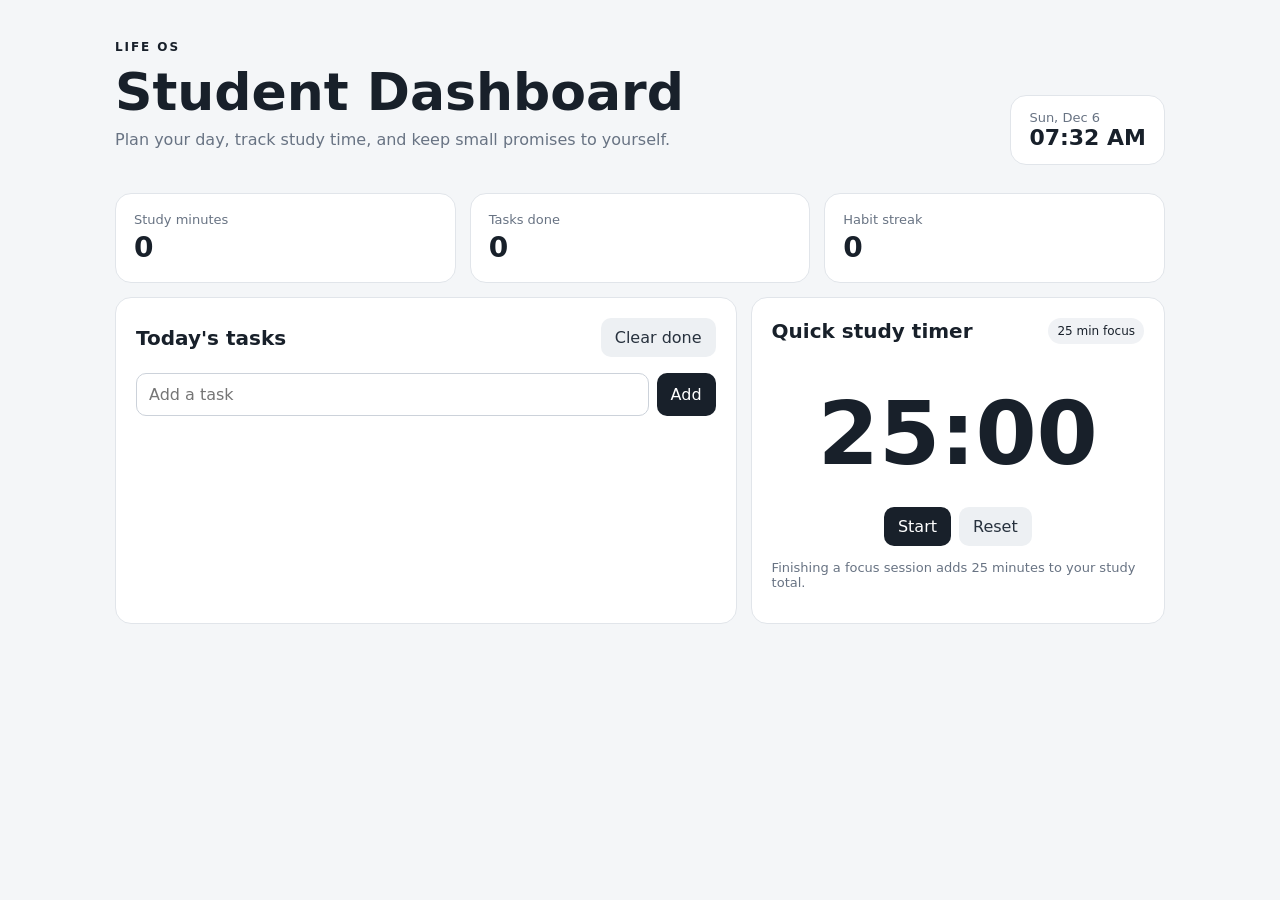
==== index.html @ d6dc56a4 "feat: add dashboard foundation" ====
<!doctype html>
<html lang="en">
<head>
  <meta charset="UTF-8">
  <meta name="viewport" content="width=device-width, initial-scale=1.0">
  <title>Life OS — Student Dashboard</title>
  <link rel="stylesheet" href="styles.css">
</head>
<body>
  <main class="container">
    <header class="hero">
      <div>
        <p class="eyebrow">LIFE OS</p>
        <h1>Student Dashboard</h1>
        <p class="muted">Plan your day, track study time, and keep small promises to yourself.</p>
      </div>
      <div class="date-card"><span id="today">Today</span><strong id="clock">--:--</strong></div>
    </header>

    <section class="stats" aria-label="Progress summary">
      <article><span>Study minutes</span><strong id="studyMinutes">0</strong></article>
      <article><span>Tasks done</span><strong id="tasksDone">0</strong></article>
      <article><span>Habit streak</span><strong id="habitStreak">0</strong></article>
    </section>

    <section class="grid">
      <article class="panel">
        <div class="panel-heading"><h2>Today's tasks</h2><button id="clearDone">Clear done</button></div>
        <form id="taskForm" class="inline-form">
          <input id="taskInput" placeholder="Add a task" maxlength="80" required>
          <button type="submit">Add</button>
        </form>
        <ul id="taskList" class="task-list"></ul>
      </article>

      <article class="panel">
        <div class="panel-heading"><h2>Quick study timer</h2><span class="pill">25 min focus</span></div>
        <div class="timer" id="timer">25:00</div>
        <div class="timer-actions">
          <button id="startTimer">Start</button>
          <button id="resetTimer" class="secondary">Reset</button>
        </div>
        <p class="muted small">Finishing a focus session adds 25 minutes to your study total.</p>
      </article>
    </section>
  </main>
  <script src="app.js"></script>
</body>
</html>
---- styles.css ----
* { box-sizing: border-box; }
body { margin: 0; font-family: system-ui, -apple-system, BlinkMacSystemFont, "Segoe UI", sans-serif; background: #f4f6f8; color: #18202a; }
button, input { font: inherit; }
.container { width: min(1050px, 92%); margin: 0 auto; padding: 40px 0 60px; }
.hero { display: flex; justify-content: space-between; gap: 24px; align-items: end; margin-bottom: 28px; }
.eyebrow { font-size: 12px; letter-spacing: .16em; font-weight: 800; margin: 0 0 8px; }
h1, h2, p { margin-top: 0; }
h1 { margin-bottom: 8px; font-size: clamp(32px, 6vw, 52px); }
h2 { margin-bottom: 0; font-size: 20px; }
.muted { color: #687383; }
.small { font-size: 13px; margin-top: 14px; }
.date-card, .panel, .stats article { background: #fff; border: 1px solid #e1e5ea; border-radius: 16px; }
.date-card { padding: 14px 18px; min-width: 150px; }
.date-card span, .stats span { display: block; color: #687383; font-size: 13px; }
.date-card strong { font-size: 22px; }
.stats { display: grid; grid-template-columns: repeat(3, 1fr); gap: 14px; margin-bottom: 14px; }
.stats article { padding: 18px; }
.stats strong { display: block; font-size: 28px; margin-top: 4px; }
.grid { display: grid; grid-template-columns: 1.2fr .8fr; gap: 14px; }
.panel { padding: 20px; }
.panel-heading { display: flex; justify-content: space-between; align-items: center; gap: 12px; margin-bottom: 16px; }
.inline-form { display: flex; gap: 8px; }
input { width: 100%; border: 1px solid #ccd2da; border-radius: 10px; padding: 11px 12px; outline: none; }
input:focus { border-color: #667085; }
button { border: 0; border-radius: 10px; padding: 10px 14px; cursor: pointer; background: #18202a; color: white; }
button.secondary, .panel-heading button { background: #edf0f3; color: #27313d; }
.task-list { list-style: none; padding: 0; margin: 16px 0 0; display: grid; gap: 8px; }
.task { display: flex; align-items: center; gap: 10px; padding: 11px 12px; border: 1px solid #e5e8ec; border-radius: 10px; }
.task.done span { text-decoration: line-through; color: #8993a1; }
.task button { margin-left: auto; padding: 6px 9px; background: transparent; color: #687383; }
.pill { background: #f0f2f5; border-radius: 999px; padding: 6px 9px; font-size: 12px; }
.timer { text-align: center; font-size: clamp(52px, 10vw, 88px); font-variant-numeric: tabular-nums; font-weight: 750; padding: 22px 0; }
.timer-actions { display: flex; gap: 8px; justify-content: center; }
@media (max-width: 720px) { .hero, .grid { grid-template-columns: 1fr; display: grid; } .date-card { min-width: 0; } .stats { grid-template-columns: 1fr; } }
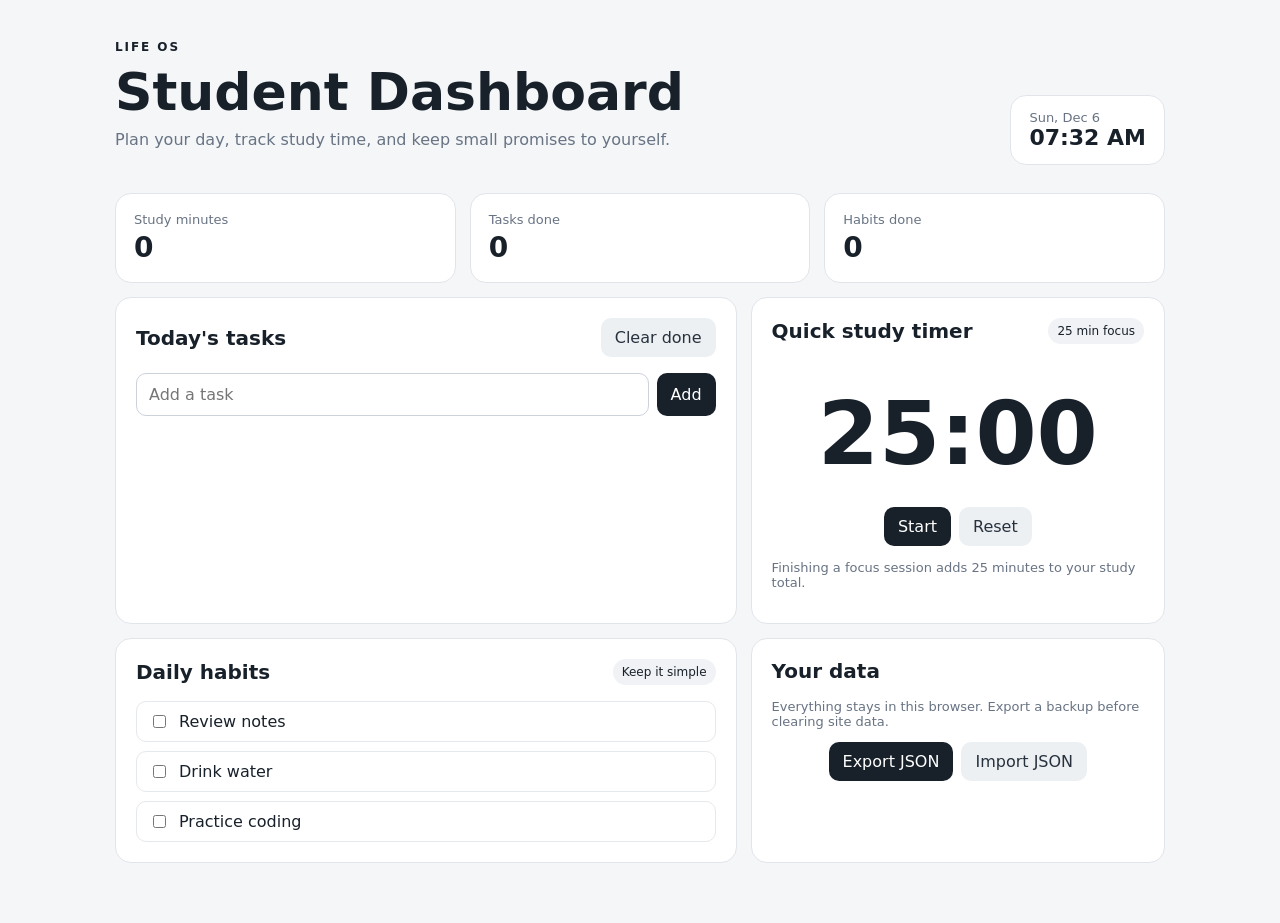
==== commit 349192c7: "feat: add habits and data backup" ====
--- a/index.html
+++ b/index.html
@@ -20,7 +20,7 @@
     <section class="stats" aria-label="Progress summary">
       <article><span>Study minutes</span><strong id="studyMinutes">0</strong></article>
       <article><span>Tasks done</span><strong id="tasksDone">0</strong></article>
-      <article><span>Habit streak</span><strong id="habitStreak">0</strong></article>
+      <article><span>Habits done</span><strong id="habitsDone">0</strong></article>
     </section>
 
     <section class="grid">
@@ -42,6 +42,20 @@
         </div>
         <p class="muted small">Finishing a focus session adds 25 minutes to your study total.</p>
       </article>
+
+      <article class="panel">
+        <div class="panel-heading"><h2>Daily habits</h2><span class="pill">Keep it simple</span></div>
+        <div id="habitList" class="habit-list"></div>
+      </article>
+
+      <article class="panel">
+        <div class="panel-heading"><h2>Your data</h2></div>
+        <p class="muted small">Everything stays in this browser. Export a backup before clearing site data.</p>
+        <div class="timer-actions">
+          <button id="exportData">Export JSON</button>
+          <label class="file-button secondary"><input id="importData" type="file" accept="application/json">Import JSON</label>
+        </div>
+      </article>
     </section>
   </main>
   <script src="app.js"></script>
--- a/styles.css
+++ b/styles.css
@@ -22,13 +22,17 @@
 .inline-form { display: flex; gap: 8px; }
 input { width: 100%; border: 1px solid #ccd2da; border-radius: 10px; padding: 11px 12px; outline: none; }
 input:focus { border-color: #667085; }
-button { border: 0; border-radius: 10px; padding: 10px 14px; cursor: pointer; background: #18202a; color: white; }
-button.secondary, .panel-heading button { background: #edf0f3; color: #27313d; }
+button, .file-button { border: 0; border-radius: 10px; padding: 10px 14px; cursor: pointer; background: #18202a; color: white; }
+button.secondary, .panel-heading button, .file-button.secondary { background: #edf0f3; color: #27313d; }
 .task-list { list-style: none; padding: 0; margin: 16px 0 0; display: grid; gap: 8px; }
 .task { display: flex; align-items: center; gap: 10px; padding: 11px 12px; border: 1px solid #e5e8ec; border-radius: 10px; }
 .task.done span { text-decoration: line-through; color: #8993a1; }
 .task button { margin-left: auto; padding: 6px 9px; background: transparent; color: #687383; }
 .pill { background: #f0f2f5; border-radius: 999px; padding: 6px 9px; font-size: 12px; }
 .timer { text-align: center; font-size: clamp(52px, 10vw, 88px); font-variant-numeric: tabular-nums; font-weight: 750; padding: 22px 0; }
-.timer-actions { display: flex; gap: 8px; justify-content: center; }
+.timer-actions { display: flex; gap: 8px; justify-content: center; flex-wrap: wrap; }
+.habit-list { display: grid; gap: 9px; }
+.habit { display: flex; align-items: center; gap: 10px; padding: 10px 12px; border: 1px solid #e5e8ec; border-radius: 10px; }
+.habit input { width: auto; }
+.file-button input { display: none; }
 @media (max-width: 720px) { .hero, .grid { grid-template-columns: 1fr; display: grid; } .date-card { min-width: 0; } .stats { grid-template-columns: 1fr; } }
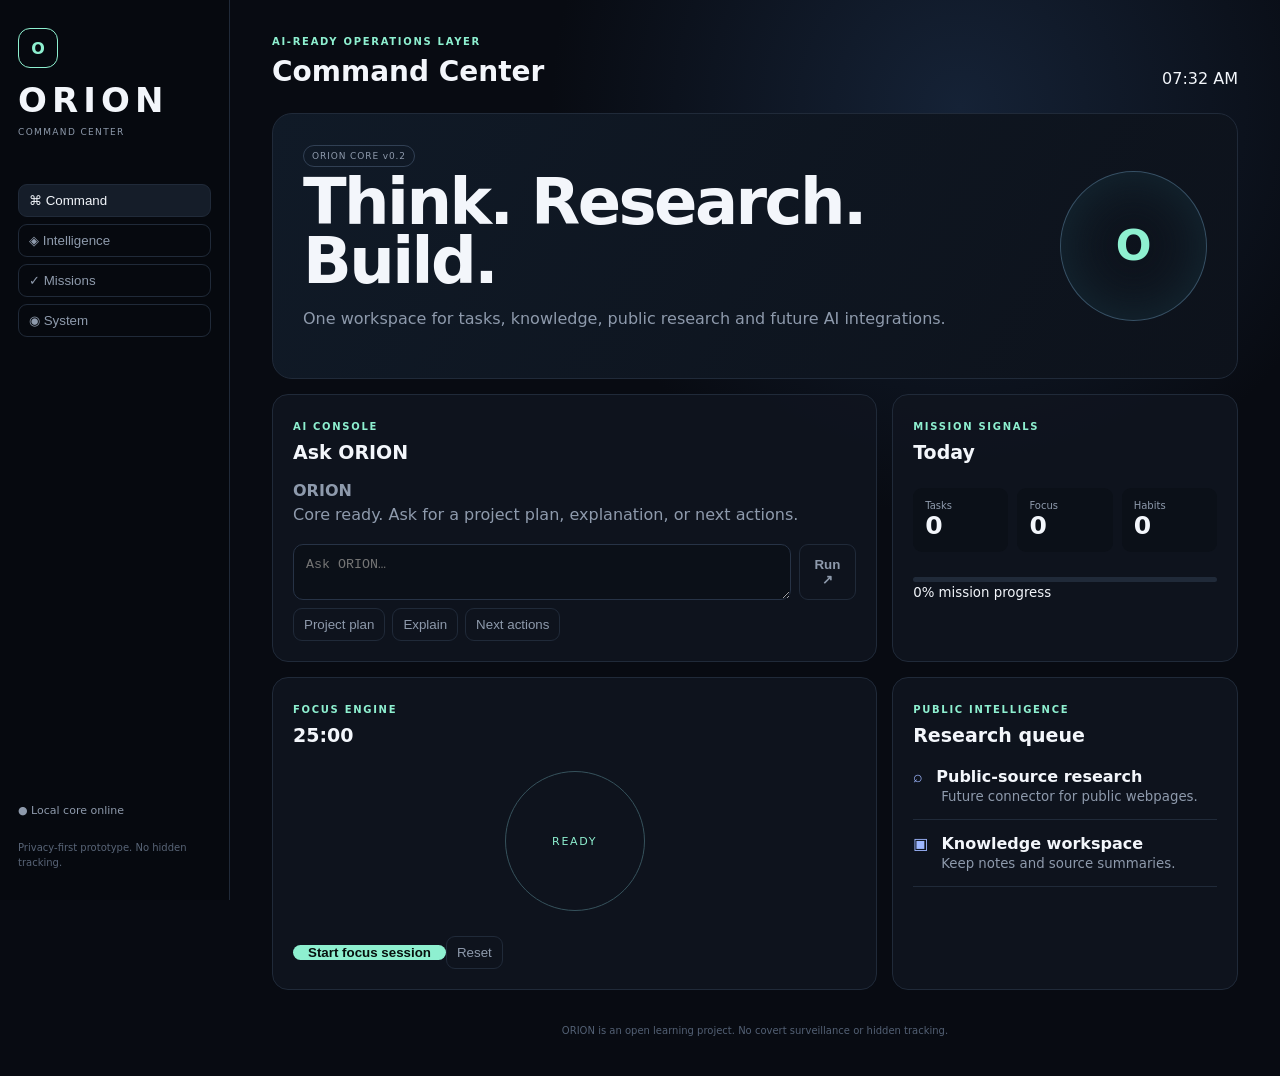
==== commit e51b347a: "feat: build ORION AI command center" ====
--- a/index.html
+++ b/index.html
@@ -1,63 +1 @@
-<!doctype html>
-<html lang="en">
-<head>
-  <meta charset="UTF-8">
-  <meta name="viewport" content="width=device-width, initial-scale=1.0">
-  <title>Life OS — Student Dashboard</title>
-  <link rel="stylesheet" href="styles.css">
-</head>
-<body>
-  <main class="container">
-    <header class="hero">
-      <div>
-        <p class="eyebrow">LIFE OS</p>
-        <h1>Student Dashboard</h1>
-        <p class="muted">Plan your day, track study time, and keep small promises to yourself.</p>
-      </div>
-      <div class="date-card"><span id="today">Today</span><strong id="clock">--:--</strong></div>
-    </header>
-
-    <section class="stats" aria-label="Progress summary">
-      <article><span>Study minutes</span><strong id="studyMinutes">0</strong></article>
-      <article><span>Tasks done</span><strong id="tasksDone">0</strong></article>
-      <article><span>Habits done</span><strong id="habitsDone">0</strong></article>
-    </section>
-
-    <section class="grid">
-      <article class="panel">
-        <div class="panel-heading"><h2>Today's tasks</h2><button id="clearDone">Clear done</button></div>
-        <form id="taskForm" class="inline-form">
-          <input id="taskInput" placeholder="Add a task" maxlength="80" required>
-          <button type="submit">Add</button>
-        </form>
-        <ul id="taskList" class="task-list"></ul>
-      </article>
-
-      <article class="panel">
-        <div class="panel-heading"><h2>Quick study timer</h2><span class="pill">25 min focus</span></div>
-        <div class="timer" id="timer">25:00</div>
-        <div class="timer-actions">
-          <button id="startTimer">Start</button>
-          <button id="resetTimer" class="secondary">Reset</button>
-        </div>
-        <p class="muted small">Finishing a focus session adds 25 minutes to your study total.</p>
-      </article>
-
-      <article class="panel">
-        <div class="panel-heading"><h2>Daily habits</h2><span class="pill">Keep it simple</span></div>
-        <div id="habitList" class="habit-list"></div>
-      </article>
-
-      <article class="panel">
-        <div class="panel-heading"><h2>Your data</h2></div>
-        <p class="muted small">Everything stays in this browser. Export a backup before clearing site data.</p>
-        <div class="timer-actions">
-          <button id="exportData">Export JSON</button>
-          <label class="file-button secondary"><input id="importData" type="file" accept="application/json">Import JSON</label>
-        </div>
-      </article>
-    </section>
-  </main>
-  <script src="app.js"></script>
-</body>
-</html>+<!doctype html><html lang="en"><head><meta charset="utf-8"><meta name="viewport" content="width=device-width,initial-scale=1"><title>ORION | AI Command Center</title><link rel="stylesheet" href="styles.css"></head><body><aside><div class="logo">O</div><h2>ORION</h2><small>COMMAND CENTER</small><nav><button data-view="command" class="active">⌘ Command</button><button data-view="intel">◈ Intelligence</button><button data-view="tasks">✓ Missions</button><button data-view="system">◉ System</button></nav><p class="online">● Local core online</p><p class="note">Privacy-first prototype. No hidden tracking.</p></aside><main><header><div><label>AI-READY OPERATIONS LAYER</label><h1 id="title">Command Center</h1></div><span id="clock">--:--</span></header><section id="command" class="view show"><div class="hero"><div><span class="chip">ORION CORE v0.2</span><h2>Think. Research. Build.</h2><p>One workspace for tasks, knowledge, public research and future AI integrations.</p></div><div class="orb">O</div></div><div class="grid two"><section class="panel"><label>AI CONSOLE</label><h3>Ask ORION</h3><div id="chat"><p><b>ORION</b><br>Core ready. Ask for a project plan, explanation, or next actions.</p></div><form id="promptForm"><textarea id="prompt" rows="2" placeholder="Ask ORION…"></textarea><button>Run ↗</button></form><div class="quick"><button type="button" data-prompt="Make a practical project plan.">Project plan</button><button type="button" data-prompt="Explain this for a beginner.">Explain</button><button type="button" data-prompt="Give me three next actions.">Next actions</button></div></section><section class="panel"><label>MISSION SIGNALS</label><h3>Today</h3><div class="stats"><div>Tasks<strong id="done">0</strong></div><div>Focus<strong id="mins">0</strong></div><div>Habits<strong id="habits">0</strong></div></div><div class="bar"><span id="progress"></span></div><small id="progressText">0% mission progress</small></section></div><div class="grid two"><section class="panel"><label>FOCUS ENGINE</label><h3 id="timer">25:00</h3><div class="ring" id="timerLabel">READY</div><button id="start" class="primary">Start focus session</button><button id="reset">Reset</button></section><section class="panel"><label>PUBLIC INTELLIGENCE</label><h3>Research queue</h3><article>⌕ <b>Public-source research</b><br><small>Future connector for public webpages.</small></article><article>▣ <b>Knowledge workspace</b><br><small>Keep notes and source summaries.</small></article></section></div></section><section id="intel" class="view"><label>INTELLIGENCE</label><h2>Research without the mystery.</h2><p>ORION separates public information from private data and keeps the source trail visible.</p><div class="grid cards"><div class="panel"><small>01</small><h3>Public research</h3><p>Search public sources through a connector.</p><em>PLANNED</em></div><div class="panel"><small>02</small><h3>Source timeline</h3><p>Record questions, sources and summaries.</p><em>PLANNED</em></div><div class="panel"><small>03</small><h3>Knowledge graph</h3><p>Connect topics and verified public facts.</p><em>PLANNED</em></div><div class="panel"><small>04</small><h3>AI provider adapter</h3><p>Provider-neutral model interface.</p><em>READY</em></div></div></section><section id="tasks" class="view"><label>MISSION BOARD</label><h2>Small actions. Real progress.</h2><section class="panel"><form id="taskForm"><input id="taskInput" maxlength="100" placeholder="Add a mission…"><button class="primary">Add mission</button></form><ul id="taskList"></ul><button id="clear">Clear completed</button></section></section><section id="system" class="view"><label>SYSTEM</label><h2>ORION architecture</h2><div class="grid two"><section class="panel"><h3>Core status</h3><p>UI shell — <b>ONLINE</b></p><p>Local storage — <b>ONLINE</b></p><p>AI provider — <em>NOT CONNECTED</em></p><p>Private tracking — <b>DISABLED</b></p></section><section class="panel"><h3>Integration slots</h3><p>AI API — adapter-ready</p><p>Web search — adapter-ready</p><p>GitHub — planned</p><p>Notes/files — local-first</p></section></div></section><footer>ORION is an open learning project. No covert surveillance or hidden tracking.</footer></main><script src="app.js"></script></body></html>
--- a/styles.css
+++ b/styles.css
@@ -1,38 +1 @@
-* { box-sizing: border-box; }
-body { margin: 0; font-family: system-ui, -apple-system, BlinkMacSystemFont, "Segoe UI", sans-serif; background: #f4f6f8; color: #18202a; }
-button, input { font: inherit; }
-.container { width: min(1050px, 92%); margin: 0 auto; padding: 40px 0 60px; }
-.hero { display: flex; justify-content: space-between; gap: 24px; align-items: end; margin-bottom: 28px; }
-.eyebrow { font-size: 12px; letter-spacing: .16em; font-weight: 800; margin: 0 0 8px; }
-h1, h2, p { margin-top: 0; }
-h1 { margin-bottom: 8px; font-size: clamp(32px, 6vw, 52px); }
-h2 { margin-bottom: 0; font-size: 20px; }
-.muted { color: #687383; }
-.small { font-size: 13px; margin-top: 14px; }
-.date-card, .panel, .stats article { background: #fff; border: 1px solid #e1e5ea; border-radius: 16px; }
-.date-card { padding: 14px 18px; min-width: 150px; }
-.date-card span, .stats span { display: block; color: #687383; font-size: 13px; }
-.date-card strong { font-size: 22px; }
-.stats { display: grid; grid-template-columns: repeat(3, 1fr); gap: 14px; margin-bottom: 14px; }
-.stats article { padding: 18px; }
-.stats strong { display: block; font-size: 28px; margin-top: 4px; }
-.grid { display: grid; grid-template-columns: 1.2fr .8fr; gap: 14px; }
-.panel { padding: 20px; }
-.panel-heading { display: flex; justify-content: space-between; align-items: center; gap: 12px; margin-bottom: 16px; }
-.inline-form { display: flex; gap: 8px; }
-input { width: 100%; border: 1px solid #ccd2da; border-radius: 10px; padding: 11px 12px; outline: none; }
-input:focus { border-color: #667085; }
-button, .file-button { border: 0; border-radius: 10px; padding: 10px 14px; cursor: pointer; background: #18202a; color: white; }
-button.secondary, .panel-heading button, .file-button.secondary { background: #edf0f3; color: #27313d; }
-.task-list { list-style: none; padding: 0; margin: 16px 0 0; display: grid; gap: 8px; }
-.task { display: flex; align-items: center; gap: 10px; padding: 11px 12px; border: 1px solid #e5e8ec; border-radius: 10px; }
-.task.done span { text-decoration: line-through; color: #8993a1; }
-.task button { margin-left: auto; padding: 6px 9px; background: transparent; color: #687383; }
-.pill { background: #f0f2f5; border-radius: 999px; padding: 6px 9px; font-size: 12px; }
-.timer { text-align: center; font-size: clamp(52px, 10vw, 88px); font-variant-numeric: tabular-nums; font-weight: 750; padding: 22px 0; }
-.timer-actions { display: flex; gap: 8px; justify-content: center; flex-wrap: wrap; }
-.habit-list { display: grid; gap: 9px; }
-.habit { display: flex; align-items: center; gap: 10px; padding: 10px 12px; border: 1px solid #e5e8ec; border-radius: 10px; }
-.habit input { width: auto; }
-.file-button input { display: none; }
-@media (max-width: 720px) { .hero, .grid { grid-template-columns: 1fr; display: grid; } .date-card { min-width: 0; } .stats { grid-template-columns: 1fr; } }
+*{box-sizing:border-box}:root{--bg:#080b12;--panel:#10151f;--text:#f3f6fb;--muted:#8e9aac;--line:#202a39;--accent:#8ef0d0;--accent2:#9eb7ff;--warn:#f5c26b}body{margin:0;background:radial-gradient(circle at 75% 10%,#152236,transparent 30%),var(--bg);color:var(--text);font-family:Inter,system-ui,sans-serif;min-height:100vh}.shell{min-height:100vh}aside{position:fixed;left:0;top:0;bottom:0;width:230px;padding:28px 18px;border-right:1px solid var(--line);background:#070a10ee}.logo{width:40px;height:40px;border:1px solid var(--accent);border-radius:12px;display:grid;place-items:center;color:var(--accent);font-weight:900}aside h2{margin:12px 0 0;letter-spacing:.15em}aside small{color:var(--muted);font-size:9px;letter-spacing:.15em}nav{display:grid;gap:7px;margin-top:45px}nav button{border:0;background:transparent;color:var(--muted);text-align:left;padding:12px;border-radius:10px;cursor:pointer}nav button:hover,nav button.active{background:#151d29;color:var(--text)}.online{position:absolute;bottom:70px;color:var(--muted);font-size:11px}.note{position:absolute;bottom:20px;color:#586477;font-size:10px;line-height:1.5}main{max-width:1250px;margin-left:230px;padding:30px 42px}header{display:flex;justify-content:space-between;align-items:end;margin-bottom:25px}label{font-size:10px;letter-spacing:.17em;color:var(--accent);font-weight:800}h1{font-size:28px;margin:6px 0 0}h2{font-size:34px;margin:10px 0}h3{margin:7px 0;font-size:19px}p{color:var(--muted);line-height:1.55}.view{display:none}.view.show{display:block}.hero{min-height:230px;padding:30px;border:1px solid var(--line);border-radius:20px;background:linear-gradient(120deg,#101a27,#0d121b);display:flex;align-items:center;justify-content:space-between}.hero h2{font-size:clamp(38px,5vw,64px);line-height:.92;letter-spacing:-.04em}.chip,.panel em{border:1px solid #314054;border-radius:999px;padding:5px 8px;color:var(--muted);font-size:9px;font-style:normal;letter-spacing:.1em}.orb{width:150px;height:150px;border:1px solid #365064;border-radius:50%;display:grid;place-items:center;color:var(--accent);font-size:42px;font-weight:900;box-shadow:0 0 55px #152a35 inset}.grid{display:grid;gap:15px;margin-top:15px}.two{grid-template-columns:1.4fr .8fr}.cards{grid-template-columns:1fr 1fr}.panel{border:1px solid var(--line);border-radius:16px;background:#10151fd9;padding:20px}.stats{display:grid;grid-template-columns:repeat(3,1fr);gap:9px;margin:25px 0}.stats div{background:#0b1018;padding:12px;border-radius:9px;color:var(--muted);font-size:10px}.stats strong{display:block;color:var(--text);font-size:25px}.bar{height:5px;background:#202a39;border-radius:9px;overflow:hidden}.bar span{display:block;height:100%;width:0;background:var(--accent)}textarea,input{width:100%;background:#0b1018;color:var(--text);border:1px solid #273346;border-radius:10px;padding:12px;outline:0}form{display:flex;gap:8px}form button,.primary{background:var(--accent);border:0;color:#07100e;border-radius:10px;padding:0 15px;font-weight:800;cursor:pointer}.quick{display:flex;gap:7px;margin-top:8px;flex-wrap:wrap}.quick button,button:not(.primary){border:1px solid var(--line);background:transparent;color:var(--muted);border-radius:9px;padding:8px 10px;cursor:pointer}.chat{height:170px;overflow:auto;padding:10px 0}.chat p{font-size:13px}.ring{width:140px;height:140px;border:1px solid #36525c;border-radius:50%;display:grid;place-items:center;margin:25px auto;color:var(--accent);font-size:11px;letter-spacing:.15em}.wide{width:100%;padding:12px}article{padding:14px 0;border-bottom:1px solid var(--line);color:var(--accent2)}article b{color:var(--text);margin-left:8px}article small{color:var(--muted);margin-left:28px}.intro{padding:20px 0}.taskForm{margin-bottom:15px}.taskForm input{flex:1}ul{list-style:none;padding:0;display:grid;gap:8px}li{padding:12px;background:#0b1018;border:1px solid var(--line);border-radius:9px}li input{width:auto;margin-right:9px}li.done span{text-decoration:line-through;color:#667285}.status b{color:var(--accent)}footer{text-align:center;color:#536074;font-size:10px;padding:35px 0 10px}@media(max-width:800px){aside{position:static;width:auto;border-right:0;border-bottom:1px solid var(--line);padding:14px}nav{display:flex;overflow:auto;margin-top:12px}.online,.note{display:none}main{margin-left:0;padding:20px 14px}.hero{min-height:260px}.orb{display:none}.two,.cards{grid-template-columns:1fr}}@media(max-width:500px){.hero h2{font-size:40px}form{flex-direction:column}form button{padding:11px}.stats{grid-template-columns:1fr 1fr}}
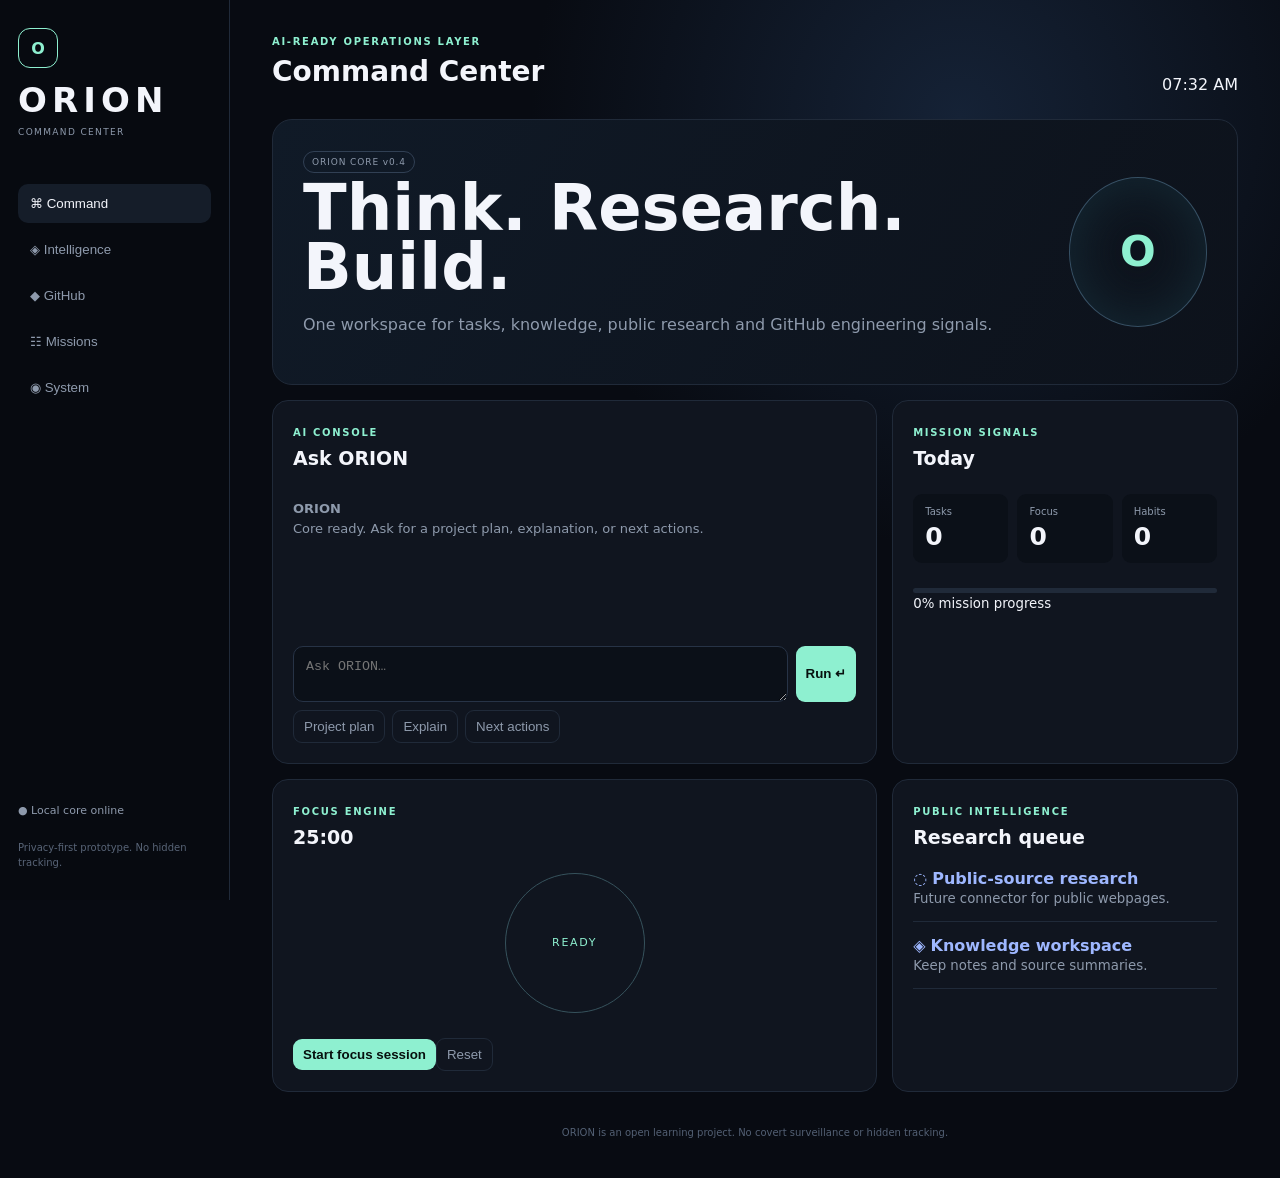
==== commit e218ed52: "feat: upgrade GitHub intelligence with live repository signals" ====
--- a/index.html
+++ b/index.html
@@ -1 +1 @@
-<!doctype html><html lang="en"><head><meta charset="utf-8"><meta name="viewport" content="width=device-width,initial-scale=1"><title>ORION | AI Command Center</title><link rel="stylesheet" href="styles.css"></head><body><aside><div class="logo">O</div><h2>ORION</h2><small>COMMAND CENTER</small><nav><button data-view="command" class="active">⌘ Command</button><button data-view="intel">◈ Intelligence</button><button data-view="tasks">✓ Missions</button><button data-view="system">◉ System</button></nav><p class="online">● Local core online</p><p class="note">Privacy-first prototype. No hidden tracking.</p></aside><main><header><div><label>AI-READY OPERATIONS LAYER</label><h1 id="title">Command Center</h1></div><span id="clock">--:--</span></header><section id="command" class="view show"><div class="hero"><div><span class="chip">ORION CORE v0.2</span><h2>Think. Research. Build.</h2><p>One workspace for tasks, knowledge, public research and future AI integrations.</p></div><div class="orb">O</div></div><div class="grid two"><section class="panel"><label>AI CONSOLE</label><h3>Ask ORION</h3><div id="chat"><p><b>ORION</b><br>Core ready. Ask for a project plan, explanation, or next actions.</p></div><form id="promptForm"><textarea id="prompt" rows="2" placeholder="Ask ORION…"></textarea><button>Run ↗</button></form><div class="quick"><button type="button" data-prompt="Make a practical project plan.">Project plan</button><button type="button" data-prompt="Explain this for a beginner.">Explain</button><button type="button" data-prompt="Give me three next actions.">Next actions</button></div></section><section class="panel"><label>MISSION SIGNALS</label><h3>Today</h3><div class="stats"><div>Tasks<strong id="done">0</strong></div><div>Focus<strong id="mins">0</strong></div><div>Habits<strong id="habits">0</strong></div></div><div class="bar"><span id="progress"></span></div><small id="progressText">0% mission progress</small></section></div><div class="grid two"><section class="panel"><label>FOCUS ENGINE</label><h3 id="timer">25:00</h3><div class="ring" id="timerLabel">READY</div><button id="start" class="primary">Start focus session</button><button id="reset">Reset</button></section><section class="panel"><label>PUBLIC INTELLIGENCE</label><h3>Research queue</h3><article>⌕ <b>Public-source research</b><br><small>Future connector for public webpages.</small></article><article>▣ <b>Knowledge workspace</b><br><small>Keep notes and source summaries.</small></article></section></div></section><section id="intel" class="view"><label>INTELLIGENCE</label><h2>Research without the mystery.</h2><p>ORION separates public information from private data and keeps the source trail visible.</p><div class="grid cards"><div class="panel"><small>01</small><h3>Public research</h3><p>Search public sources through a connector.</p><em>PLANNED</em></div><div class="panel"><small>02</small><h3>Source timeline</h3><p>Record questions, sources and summaries.</p><em>PLANNED</em></div><div class="panel"><small>03</small><h3>Knowledge graph</h3><p>Connect topics and verified public facts.</p><em>PLANNED</em></div><div class="panel"><small>04</small><h3>AI provider adapter</h3><p>Provider-neutral model interface.</p><em>READY</em></div></div></section><section id="tasks" class="view"><label>MISSION BOARD</label><h2>Small actions. Real progress.</h2><section class="panel"><form id="taskForm"><input id="taskInput" maxlength="100" placeholder="Add a mission…"><button class="primary">Add mission</button></form><ul id="taskList"></ul><button id="clear">Clear completed</button></section></section><section id="system" class="view"><label>SYSTEM</label><h2>ORION architecture</h2><div class="grid two"><section class="panel"><h3>Core status</h3><p>UI shell — <b>ONLINE</b></p><p>Local storage — <b>ONLINE</b></p><p>AI provider — <em>NOT CONNECTED</em></p><p>Private tracking — <b>DISABLED</b></p></section><section class="panel"><h3>Integration slots</h3><p>AI API — adapter-ready</p><p>Web search — adapter-ready</p><p>GitHub — planned</p><p>Notes/files — local-first</p></section></div></section><footer>ORION is an open learning project. No covert surveillance or hidden tracking.</footer></main><script src="app.js"></script></body></html>+<!doctype html><html lang="en"><head><meta charset="utf-8"><meta name="viewport" content="width=device-width,initial-scale=1"><title>ORION | AI Command Center</title><link rel="stylesheet" href="styles.css"></head><body><div class="shell"><aside><div class="logo">O</div><h2>ORION</h2><small>COMMAND CENTER</small><nav><button data-view="command" class="active">⌘ Command</button><button data-view="intel">◈ Intelligence</button><button data-view="github">◆ GitHub</button><button data-view="tasks">☷ Missions</button><button data-view="system">◉ System</button></nav><p class="online">● Local core online</p><p class="note">Privacy-first prototype. No hidden tracking.</p></aside><main><header><div><label>AI-READY OPERATIONS LAYER</label><h1 id="title">Command Center</h1></div><span id="clock">--:--</span></header><section id="command" class="view show"><div class="hero"><div><span class="chip">ORION CORE v0.4</span><h2>Think. Research. Build.</h2><p>One workspace for tasks, knowledge, public research and GitHub engineering signals.</p></div><div class="orb">O</div></div><div class="grid two"><section class="panel"><label>AI CONSOLE</label><h3>Ask ORION</h3><div id="chat" class="chat"><p><b>ORION</b><br>Core ready. Ask for a project plan, explanation, or next actions.</p></div><form id="promptForm"><textarea id="prompt" rows="2" placeholder="Ask ORION…"></textarea><button>Run ↵</button></form><div class="quick"><button type="button" data-prompt="Make a practical project plan.">Project plan</button><button type="button" data-prompt="Explain this for a beginner.">Explain</button><button type="button" data-prompt="Give me three next actions.">Next actions</button></div></section><section class="panel"><label>MISSION SIGNALS</label><h3>Today</h3><div class="stats"><div>Tasks<strong id="done">0</strong></div><div>Focus<strong id="mins">0</strong></div><div>Habits<strong id="habits">0</strong></div></div><div class="bar"><span id="progress"></span></div><small id="progressText">0% mission progress</small></section></div><div class="grid two"><section class="panel"><label>FOCUS ENGINE</label><h3 id="timer">25:00</h3><div class="ring" id="timerLabel">READY</div><button id="start" class="primary">Start focus session</button><button id="reset">Reset</button></section><section class="panel"><label>PUBLIC INTELLIGENCE</label><h3>Research queue</h3><article>◌ <b>Public-source research</b><br><small>Future connector for public webpages.</small></article><article>◈ <b>Knowledge workspace</b><br><small>Keep notes and source summaries.</small></article></section></div></section><section id="intel" class="view"><label>INTELLIGENCE</label><h2>Research without the mystery.</h2><p>ORION separates public information from private data and keeps the source trail visible.</p><div class="grid cards"><div class="panel"><small>01</small><h3>Public research</h3><p>Search public sources through a connector.</p><em>PLANNED</em></div><div class="panel"><small>02</small><h3>Source timeline</h3><p>Record questions, sources and summaries.</p><em>PLANNED</em></div><div class="panel"><small>03</small><h3>Knowledge graph</h3><p>Connect topics and verified public facts.</p><em>PLANNED</em></div><div class="panel"><small>04</small><h3>AI provider adapter</h3><p>Provider-neutral model interface.</p><em>READY</em></div></div></section><section id="github" class="view"><label>GITHUB INTELLIGENCE</label><div class="hero compact"><div><span class="chip">LIVE REPOSITORY SNAPSHOT</span><h2>GitHub Intelligence</h2><p>Turn repository activity into useful engineering signals: health, momentum, commits, issues, releases and next actions.</p><button id="refreshGithub" class="primary">Refresh snapshot</button></div><div class="orb">G</div></div><div class="stats github-stats"><div>Repository<strong id="ghRepo">—</strong></div><div>Stars<strong id="ghStars">—</strong></div><div>Forks<strong id="ghForks">—</strong></div><div>Open issues<strong id="ghIssues">—</strong></div><div>Recent commits<strong id="ghCommits">—</strong></div><div>Health<strong id="ghHealth">—</strong></div></div><div class="grid two"><section class="panel"><label>DEVELOPMENT SIGNALS</label><h3>Recent activity</h3><ul id="ghActivity" class="intel-list"></ul></section><section class="panel"><label>AI REVIEW</label><h3>Repository assessment</h3><p id="ghMomentum">Loading…</p><p><b>Next move:</b> <span id="ghNext">Loading…</span></p><p><b>Release:</b> <span id="ghRelease">Loading…</span></p></section></div><p class="source-note">Snapshot uses data available to the connected GitHub account. No private tracking is performed.</p></section><section id="tasks" class="view"><label>MISSION BOARD</label><h2>Small actions. Real progress.</h2><section class="panel"><form id="taskForm"><input id="taskInput" maxlength="100" placeholder="Add a mission…"><button class="primary">Add mission</button></form><ul id="taskList"></ul><button id="clear">Clear completed</button></section></section><section id="system" class="view"><label>SYSTEM</label><h2>ORION architecture</h2><div class="grid two"><section class="panel"><h3>Core status</h3><p>UI shell — <b>ONLINE</b></p><p>Local storage — <b>ONLINE</b></p><p>AI provider — <em>NOT CONNECTED</em></p><p>GitHub intelligence — <b>SNAPSHOT READY</b></p></section><section class="panel"><h3>Integration slots</h3><p>AI API — adapter-ready</p><p>Web research — adapter-ready</p><p>GitHub — intelligence dashboard</p><p>Notes/files — local-first</p></section></div></section><footer>ORION is an open learning project. No covert surveillance or hidden tracking.</footer></main></div><script src="app.js"></script></body></html>
--- a/styles.css
+++ b/styles.css
@@ -1 +1 @@
-*{box-sizing:border-box}:root{--bg:#080b12;--panel:#10151f;--text:#f3f6fb;--muted:#8e9aac;--line:#202a39;--accent:#8ef0d0;--accent2:#9eb7ff;--warn:#f5c26b}body{margin:0;background:radial-gradient(circle at 75% 10%,#152236,transparent 30%),var(--bg);color:var(--text);font-family:Inter,system-ui,sans-serif;min-height:100vh}.shell{min-height:100vh}aside{position:fixed;left:0;top:0;bottom:0;width:230px;padding:28px 18px;border-right:1px solid var(--line);background:#070a10ee}.logo{width:40px;height:40px;border:1px solid var(--accent);border-radius:12px;display:grid;place-items:center;color:var(--accent);font-weight:900}aside h2{margin:12px 0 0;letter-spacing:.15em}aside small{color:var(--muted);font-size:9px;letter-spacing:.15em}nav{display:grid;gap:7px;margin-top:45px}nav button{border:0;background:transparent;color:var(--muted);text-align:left;padding:12px;border-radius:10px;cursor:pointer}nav button:hover,nav button.active{background:#151d29;color:var(--text)}.online{position:absolute;bottom:70px;color:var(--muted);font-size:11px}.note{position:absolute;bottom:20px;color:#586477;font-size:10px;line-height:1.5}main{max-width:1250px;margin-left:230px;padding:30px 42px}header{display:flex;justify-content:space-between;align-items:end;margin-bottom:25px}label{font-size:10px;letter-spacing:.17em;color:var(--accent);font-weight:800}h1{font-size:28px;margin:6px 0 0}h2{font-size:34px;margin:10px 0}h3{margin:7px 0;font-size:19px}p{color:var(--muted);line-height:1.55}.view{display:none}.view.show{display:block}.hero{min-height:230px;padding:30px;border:1px solid var(--line);border-radius:20px;background:linear-gradient(120deg,#101a27,#0d121b);display:flex;align-items:center;justify-content:space-between}.hero h2{font-size:clamp(38px,5vw,64px);line-height:.92;letter-spacing:-.04em}.chip,.panel em{border:1px solid #314054;border-radius:999px;padding:5px 8px;color:var(--muted);font-size:9px;font-style:normal;letter-spacing:.1em}.orb{width:150px;height:150px;border:1px solid #365064;border-radius:50%;display:grid;place-items:center;color:var(--accent);font-size:42px;font-weight:900;box-shadow:0 0 55px #152a35 inset}.grid{display:grid;gap:15px;margin-top:15px}.two{grid-template-columns:1.4fr .8fr}.cards{grid-template-columns:1fr 1fr}.panel{border:1px solid var(--line);border-radius:16px;background:#10151fd9;padding:20px}.stats{display:grid;grid-template-columns:repeat(3,1fr);gap:9px;margin:25px 0}.stats div{background:#0b1018;padding:12px;border-radius:9px;color:var(--muted);font-size:10px}.stats strong{display:block;color:var(--text);font-size:25px}.bar{height:5px;background:#202a39;border-radius:9px;overflow:hidden}.bar span{display:block;height:100%;width:0;background:var(--accent)}textarea,input{width:100%;background:#0b1018;color:var(--text);border:1px solid #273346;border-radius:10px;padding:12px;outline:0}form{display:flex;gap:8px}form button,.primary{background:var(--accent);border:0;color:#07100e;border-radius:10px;padding:0 15px;font-weight:800;cursor:pointer}.quick{display:flex;gap:7px;margin-top:8px;flex-wrap:wrap}.quick button,button:not(.primary){border:1px solid var(--line);background:transparent;color:var(--muted);border-radius:9px;padding:8px 10px;cursor:pointer}.chat{height:170px;overflow:auto;padding:10px 0}.chat p{font-size:13px}.ring{width:140px;height:140px;border:1px solid #36525c;border-radius:50%;display:grid;place-items:center;margin:25px auto;color:var(--accent);font-size:11px;letter-spacing:.15em}.wide{width:100%;padding:12px}article{padding:14px 0;border-bottom:1px solid var(--line);color:var(--accent2)}article b{color:var(--text);margin-left:8px}article small{color:var(--muted);margin-left:28px}.intro{padding:20px 0}.taskForm{margin-bottom:15px}.taskForm input{flex:1}ul{list-style:none;padding:0;display:grid;gap:8px}li{padding:12px;background:#0b1018;border:1px solid var(--line);border-radius:9px}li input{width:auto;margin-right:9px}li.done span{text-decoration:line-through;color:#667285}.status b{color:var(--accent)}footer{text-align:center;color:#536074;font-size:10px;padding:35px 0 10px}@media(max-width:800px){aside{position:static;width:auto;border-right:0;border-bottom:1px solid var(--line);padding:14px}nav{display:flex;overflow:auto;margin-top:12px}.online,.note{display:none}main{margin-left:0;padding:20px 14px}.hero{min-height:260px}.orb{display:none}.two,.cards{grid-template-columns:1fr}}@media(max-width:500px){.hero h2{font-size:40px}form{flex-direction:column}form button{padding:11px}.stats{grid-template-columns:1fr 1fr}}+*{box-sizing:border-box}:root{--bg:#080b12;--panel:#10151f;--text:#f3f5fb;--muted:#8e9aac;--line:#202a39;--accent:#8ef0d0;--accent2:#9eb7ff}body{margin:0;background:radial-gradient(circle at 75% 10%,#152236,transparent 30%),var(--bg);color:var(--text);font-family:Inter,system-ui,sans-serif;min-height:100vh}.shell{min-height:100vh}aside{position:fixed;left:0;top:0;bottom:0;width:230px;padding:28px 18px;border-right:1px solid var(--line);background:#070a10}.logo{width:40px;height:40px;border:1px solid var(--accent);border-radius:12px;display:grid;place-items:center;color:var(--accent);font-weight:900}aside h2{margin:12px 0 0;letter-spacing:.15em}aside small{color:var(--muted);font-size:9px;letter-spacing:.15em}nav{display:grid;gap:7px;margin-top:45px}nav button{border:0;background:transparent;color:var(--muted);text-align:left;padding:12px;border-radius:10px;cursor:pointer}nav button:hover,nav button.active{background:#151d29;color:var(--text)}.online{position:absolute;bottom:70px;color:var(--muted);font-size:11px}.note{position:absolute;bottom:20px;color:#586477;font-size:10px;line-height:1.5}main{max-width:1250px;margin-left:230px;padding:30px 42px}header{display:flex;justify-content:space-between;align-items:end;margin-bottom:25px}label{font-size:10px;letter-spacing:.17em;color:var(--accent);font-weight:800}h1{font-size:28px;margin:6px 0}h2{font-size:34px;margin:10px 0}h3{font-size:19px;margin:7px 0}p{color:var(--muted);line-height:1.55}.view{display:none}.view.show{display:block}.hero{min-height:230px;padding:30px;border:1px solid var(--line);border-radius:20px;background:linear-gradient(120deg,#101a27,#0d121b);display:flex;align-items:center;justify-content:space-between}.hero.compact{min-height:200px}.hero h2{font-size:clamp(38px,5vw,64px);line-height:.92}.chip,.panel em{border:1px solid #314054;border-radius:999px;padding:5px 8px;color:var(--muted);font-size:9px;letter-spacing:.1em}.orb{width:150px;height:150px;border:1px solid #365064;border-radius:50%;display:grid;place-items:center;color:var(--accent);font-size:42px;font-weight:900;box-shadow:0 0 55px #152a35 inset}.grid{display:grid;gap:15px;margin-top:15px}.two{grid-template-columns:1.4fr .8fr}.cards{grid-template-columns:repeat(4,1fr)}.panel{border:1px solid var(--line);border-radius:16px;background:#10151f;padding:20px}.stats{display:grid;grid-template-columns:repeat(3,1fr);gap:9px;margin:25px 0}.stats div{background:#0b1018;padding:12px;border-radius:9px;color:var(--muted);font-size:10px}.stats strong{display:block;color:var(--text);font-size:25px;margin-top:5px}.bar{height:5px;background:#202a39;border-radius:9px;overflow:hidden}.bar span{display:block;height:100%;width:0;background:var(--accent)}textarea,input{width:100%;background:#0b1018;color:var(--text);border:1px solid #273346;border-radius:10px;padding:12px;outline:0}form{display:flex;gap:8px}form textarea{flex:1}.quick{display:flex;gap:7px;margin-top:8px;flex-wrap:wrap}.quick button,button{border:1px solid var(--line);background:transparent;color:var(--muted);border-radius:9px;padding:8px 10px;cursor:pointer}.primary,form button{background:var(--accent);border:0;color:#07100e;font-weight:800}.chat{height:170px;overflow:auto;padding:10px 0}.chat p{font-size:13px}.ring{width:140px;height:140px;border:1px solid #36525c;border-radius:50%;display:grid;place-items:center;margin:25px auto;color:var(--accent);font-size:11px;letter-spacing:.15em}.intel-list{list-style:none;padding:0;display:grid;gap:8px}.intel-list li{display:flex;gap:10px;align-items:center;padding:10px;background:#0b1018;border:1px solid var(--line);border-radius:9px}.intel-list b{color:var(--accent);font-size:10px}.github-stats{grid-template-columns:repeat(6,1fr)}article{padding:14px 0;border-bottom:1px solid var(--line);color:var(--accent2)}article small{color:var(--muted)}ul{list-style:none;padding:0;display:grid;gap:8px}li{padding:12px;background:#0b1018;border:1px solid var(--line);border-radius:9px;display:flex;gap:10px;align-items:center}li input{width:auto}li span{flex:1}li.done span{text-decoration:line-through;color:#667287}footer{text-align:center;color:#536074;font-size:10px;padding:35px 0 10px}.source-note{font-size:10px;color:#586477;margin-top:16px}@media(max-width:800px){aside{position:static;width:auto;border-right:0;border-bottom:1px solid var(--line);padding:16px}nav{display:flex;overflow:auto;margin-top:15px}.online,.note{display:none}main{margin-left:0;padding:20px 14px}.hero{min-height:260px}.orb{display:none}.two,.cards,.github-stats{grid-template-columns:1fr}.stats{grid-template-columns:repeat(2,1fr)}form{flex-direction:column}}
